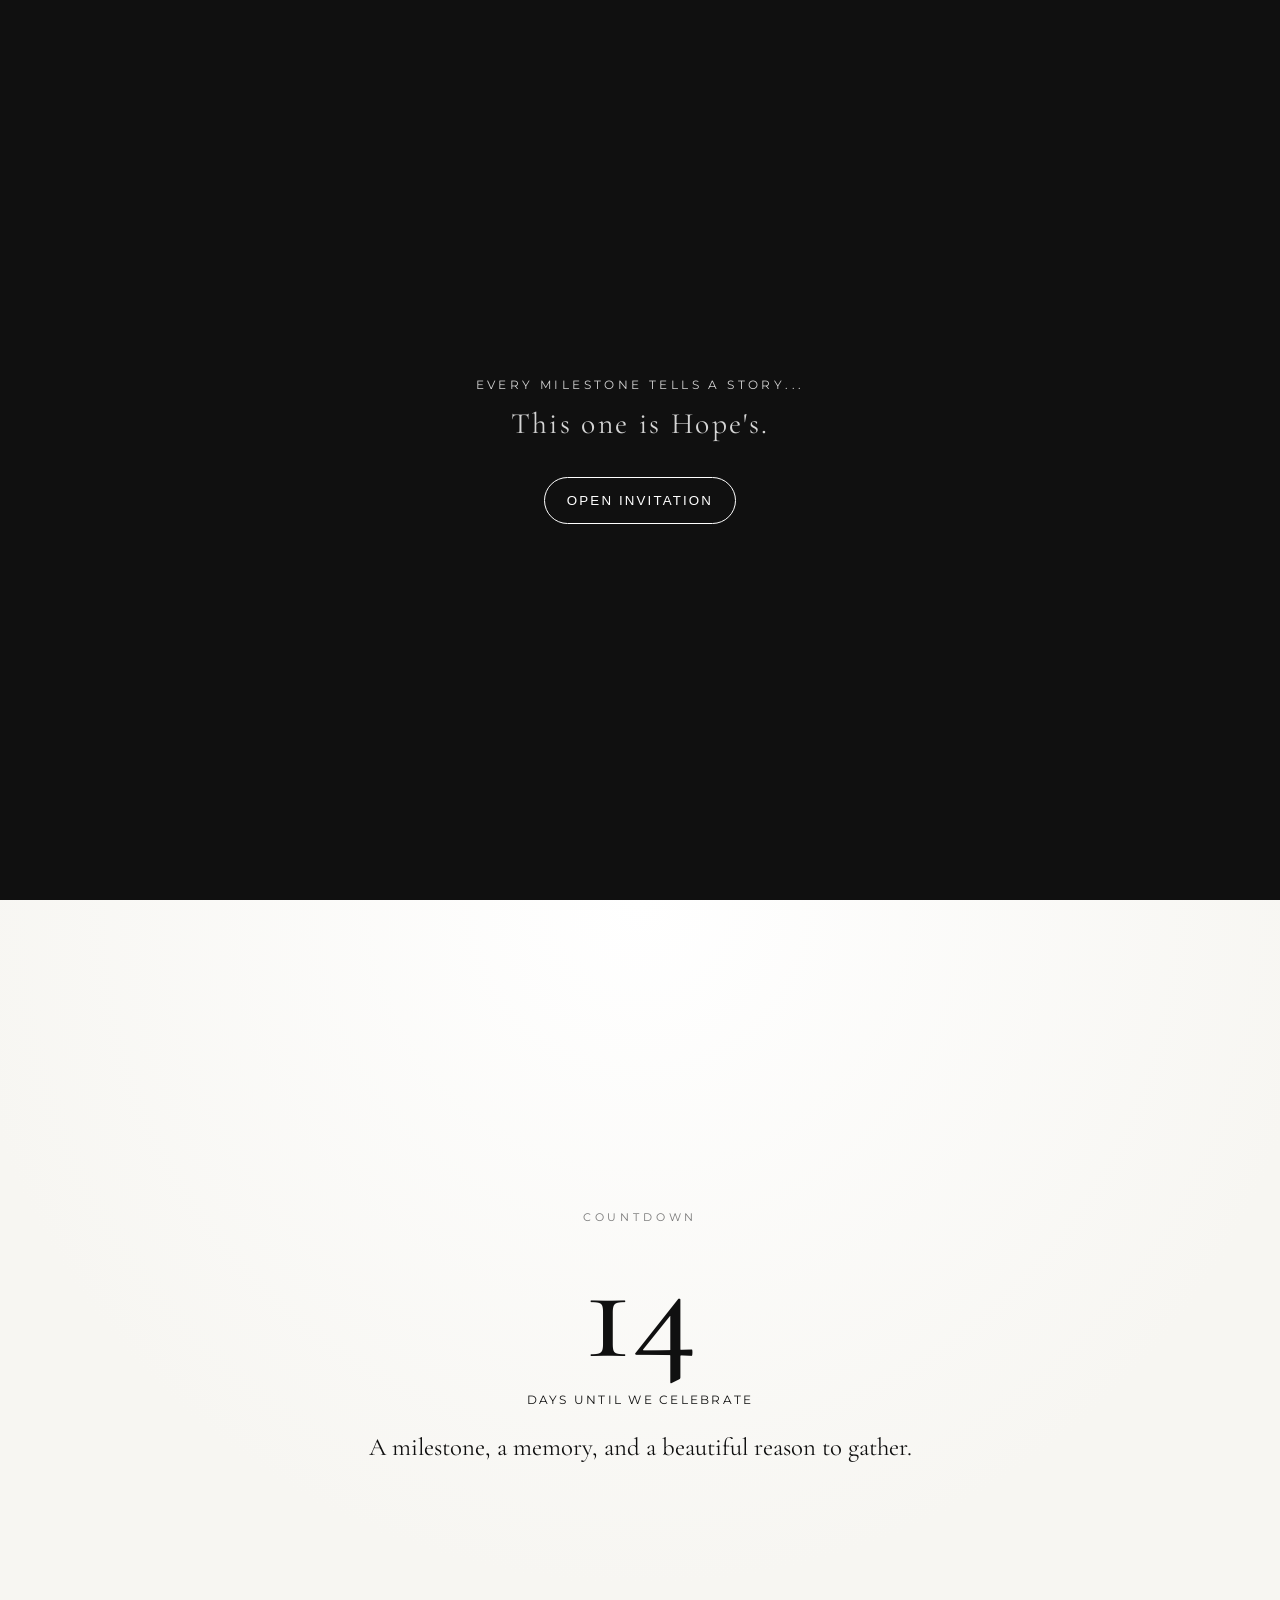
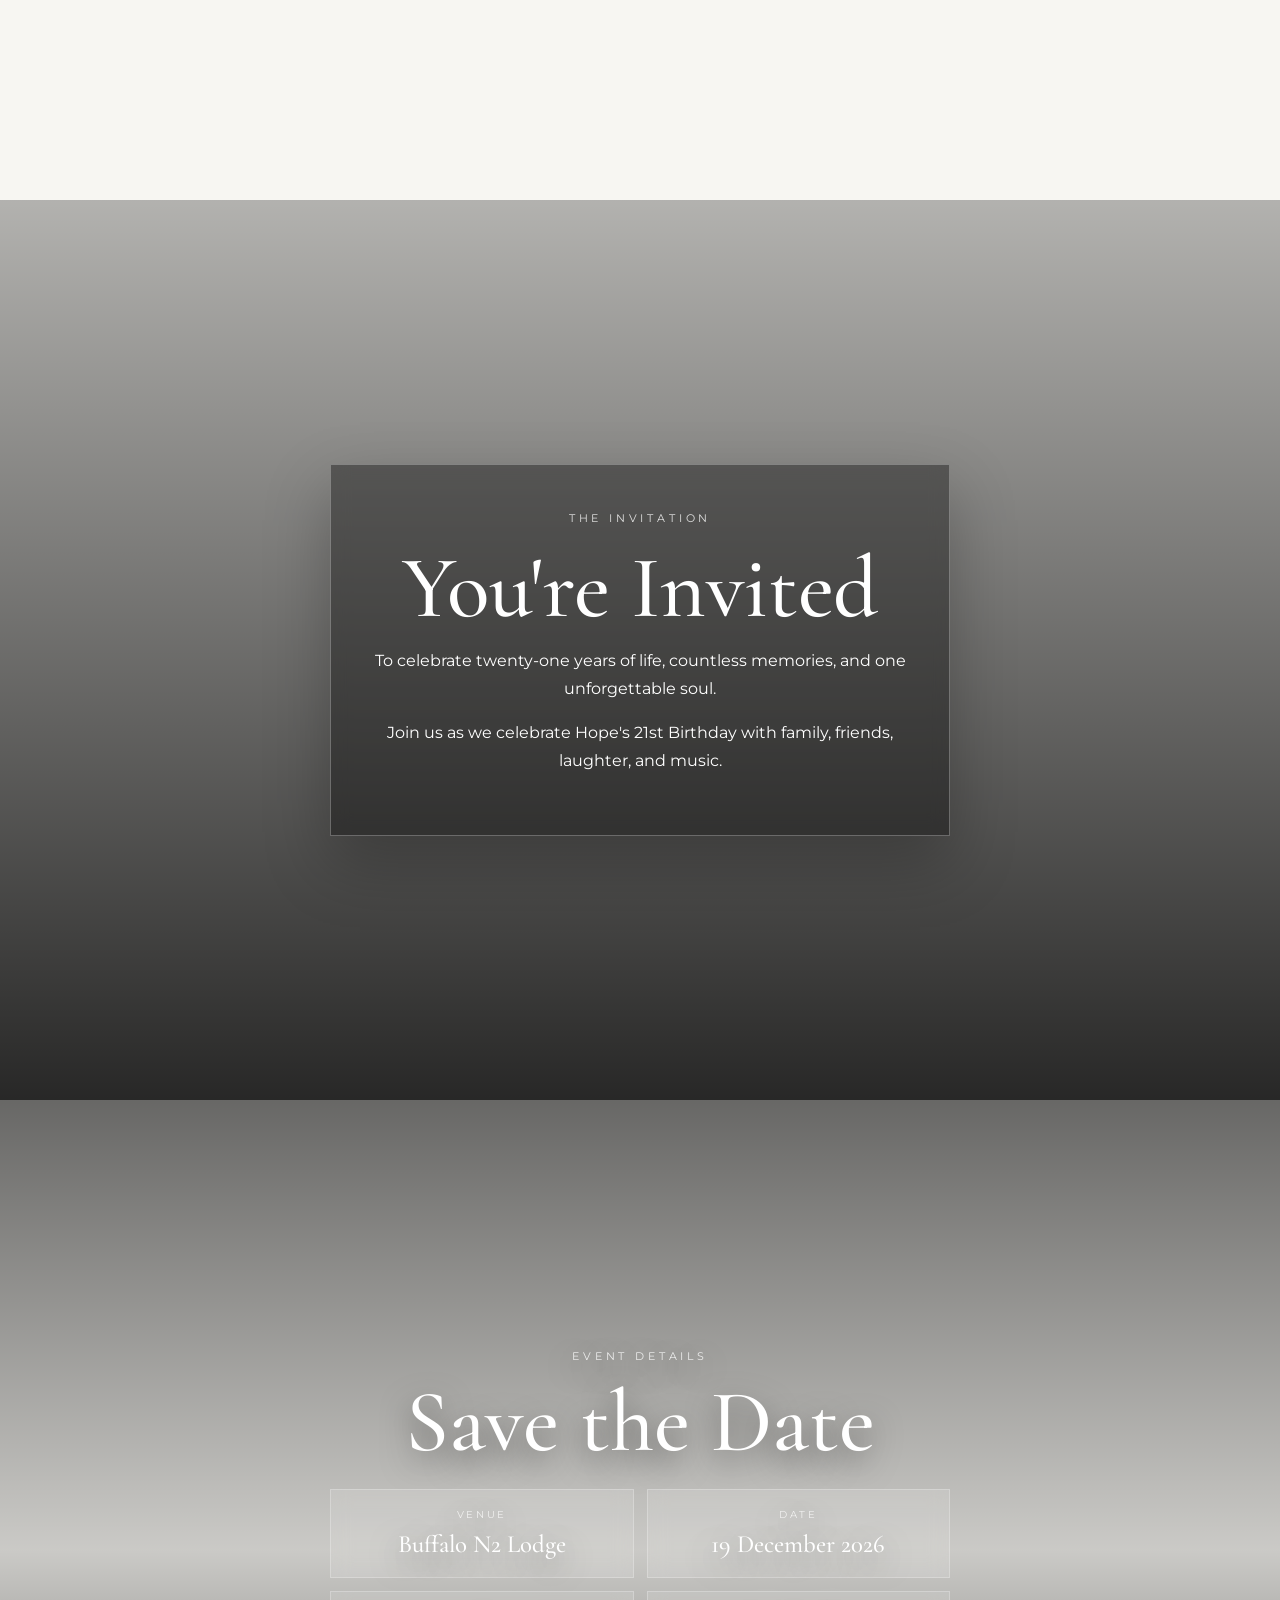
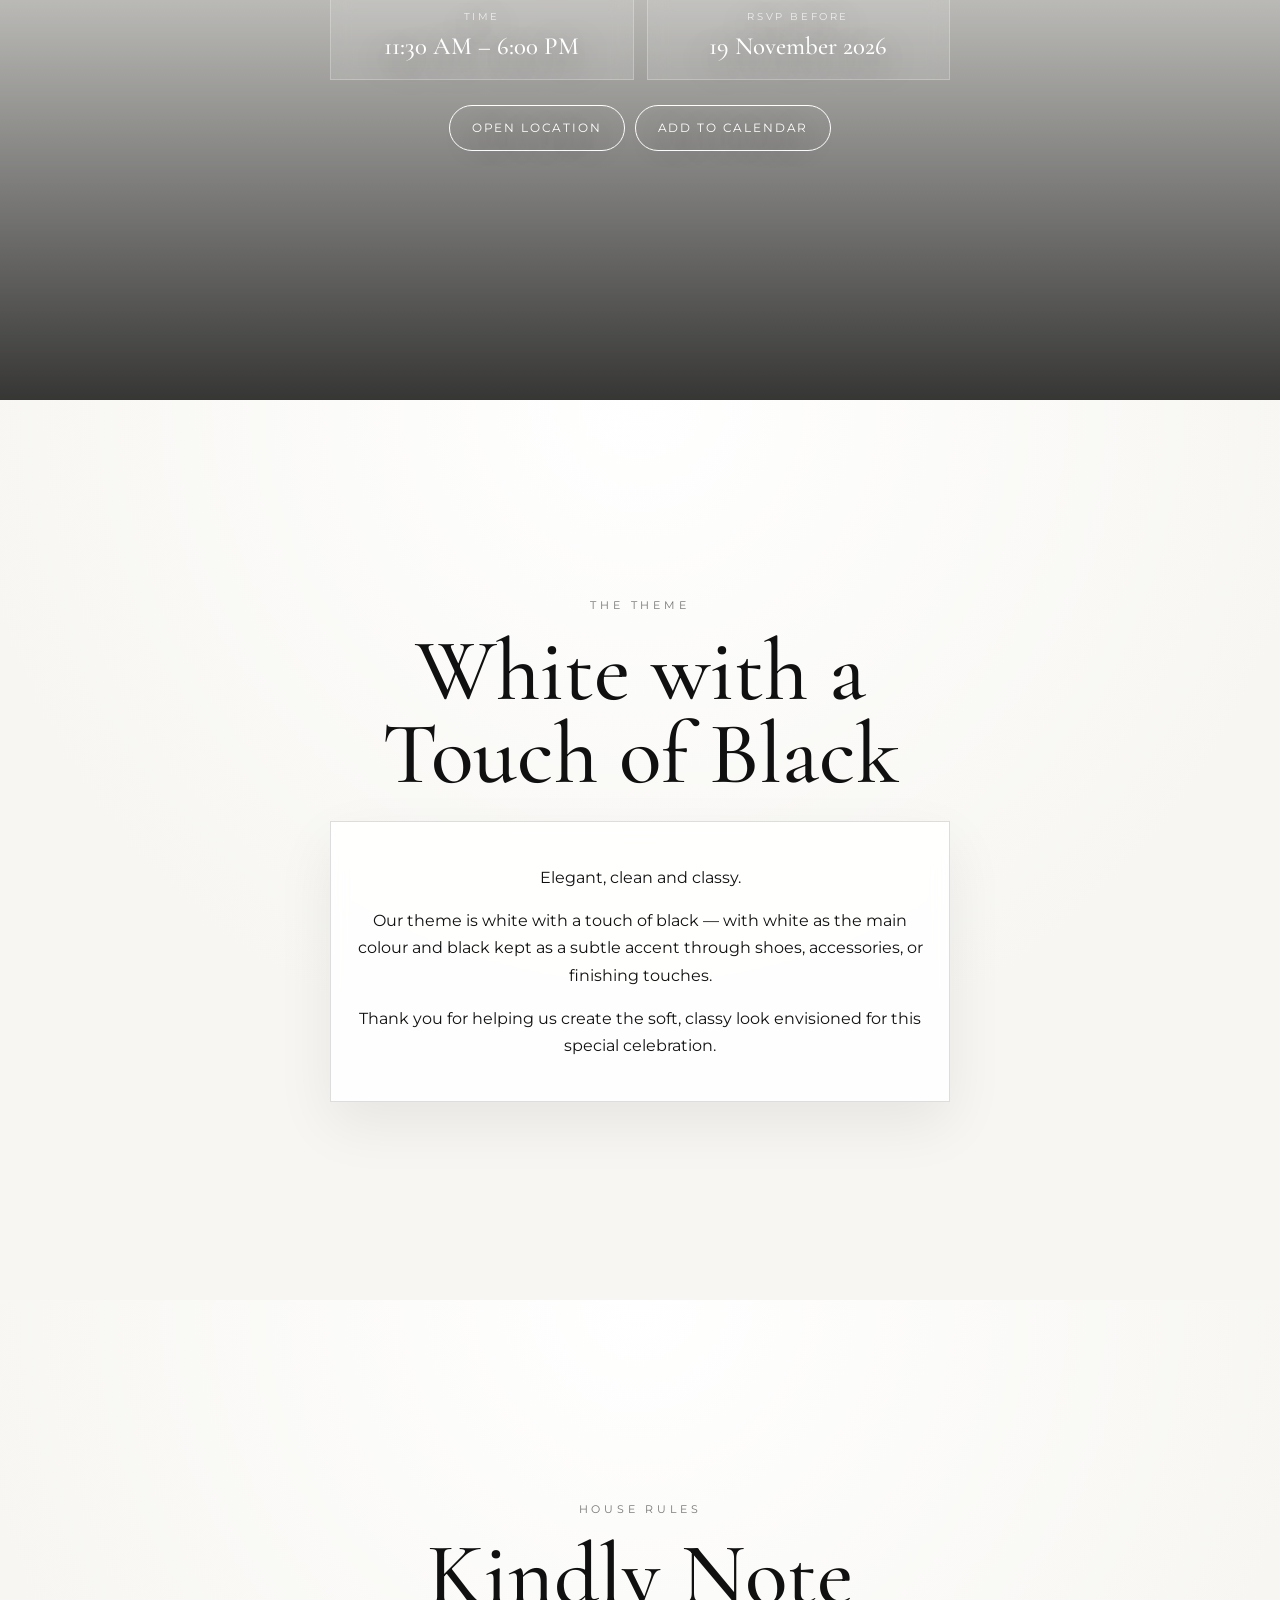
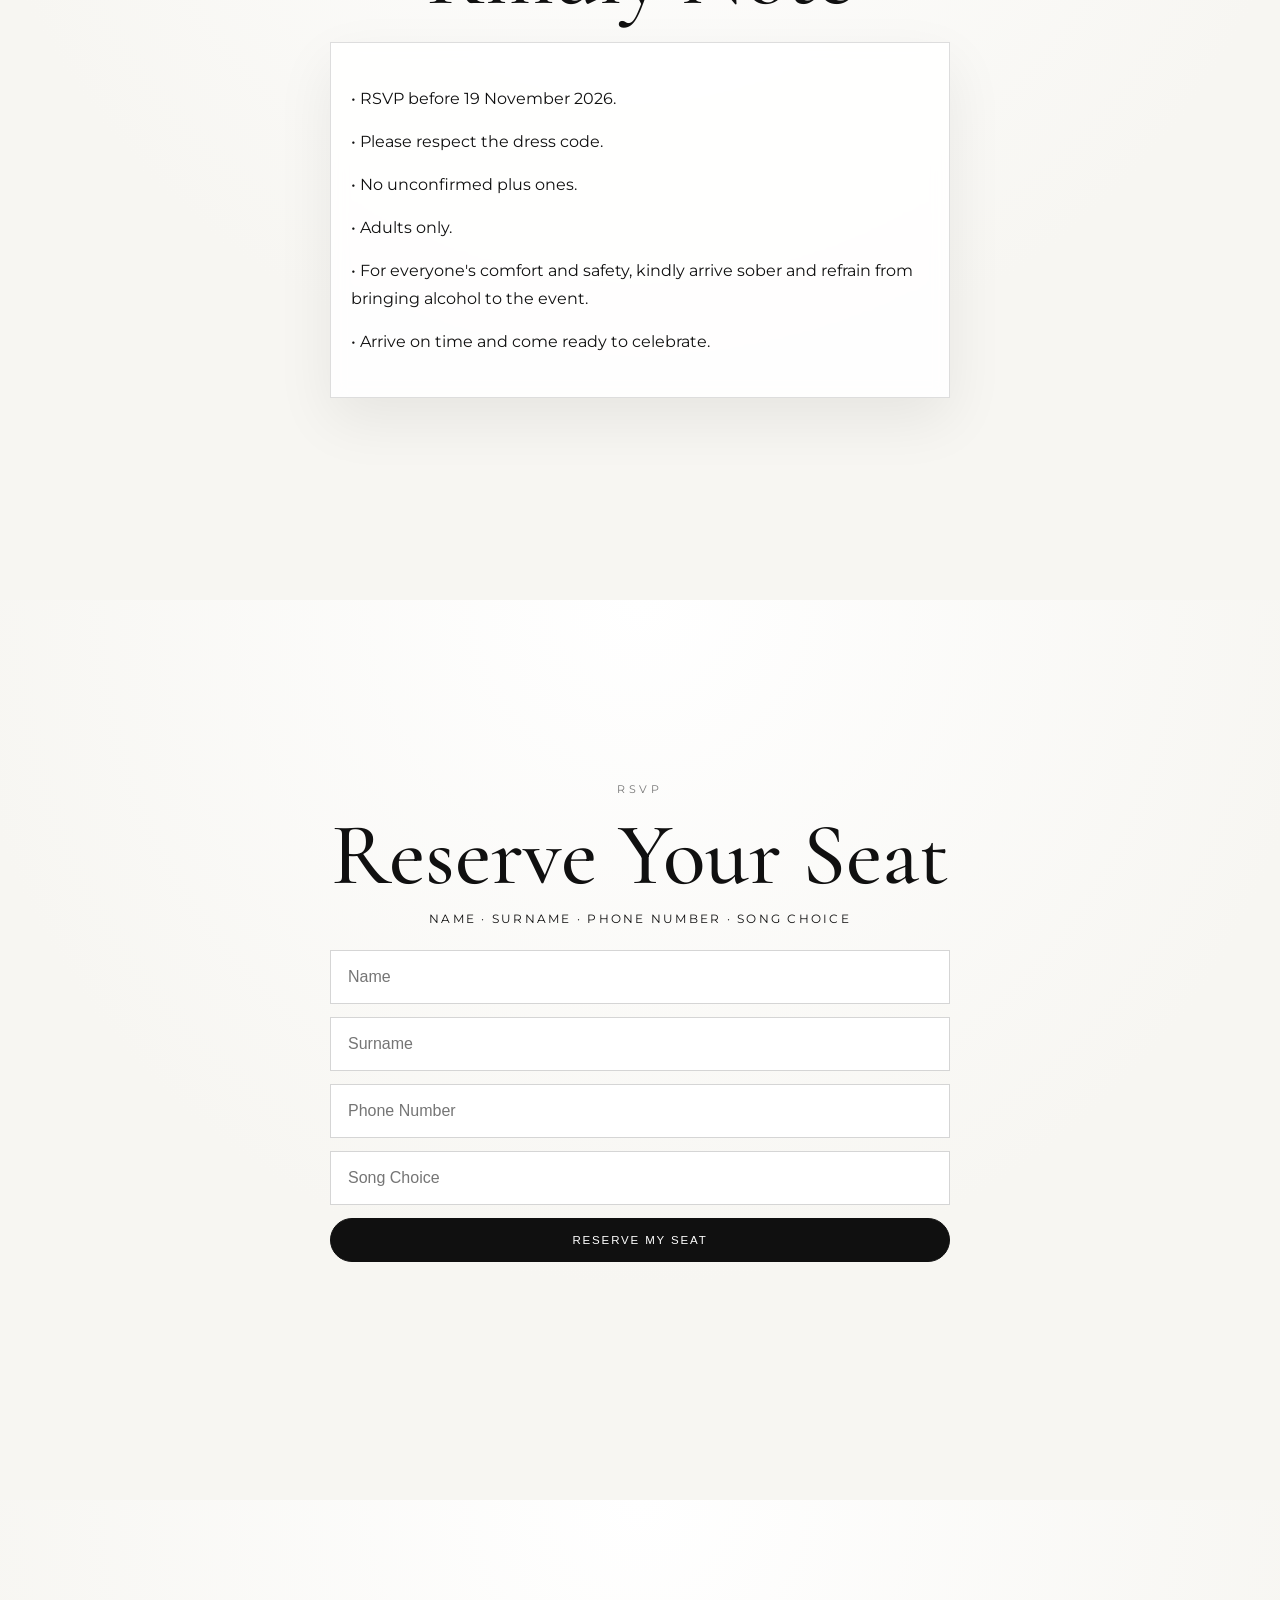
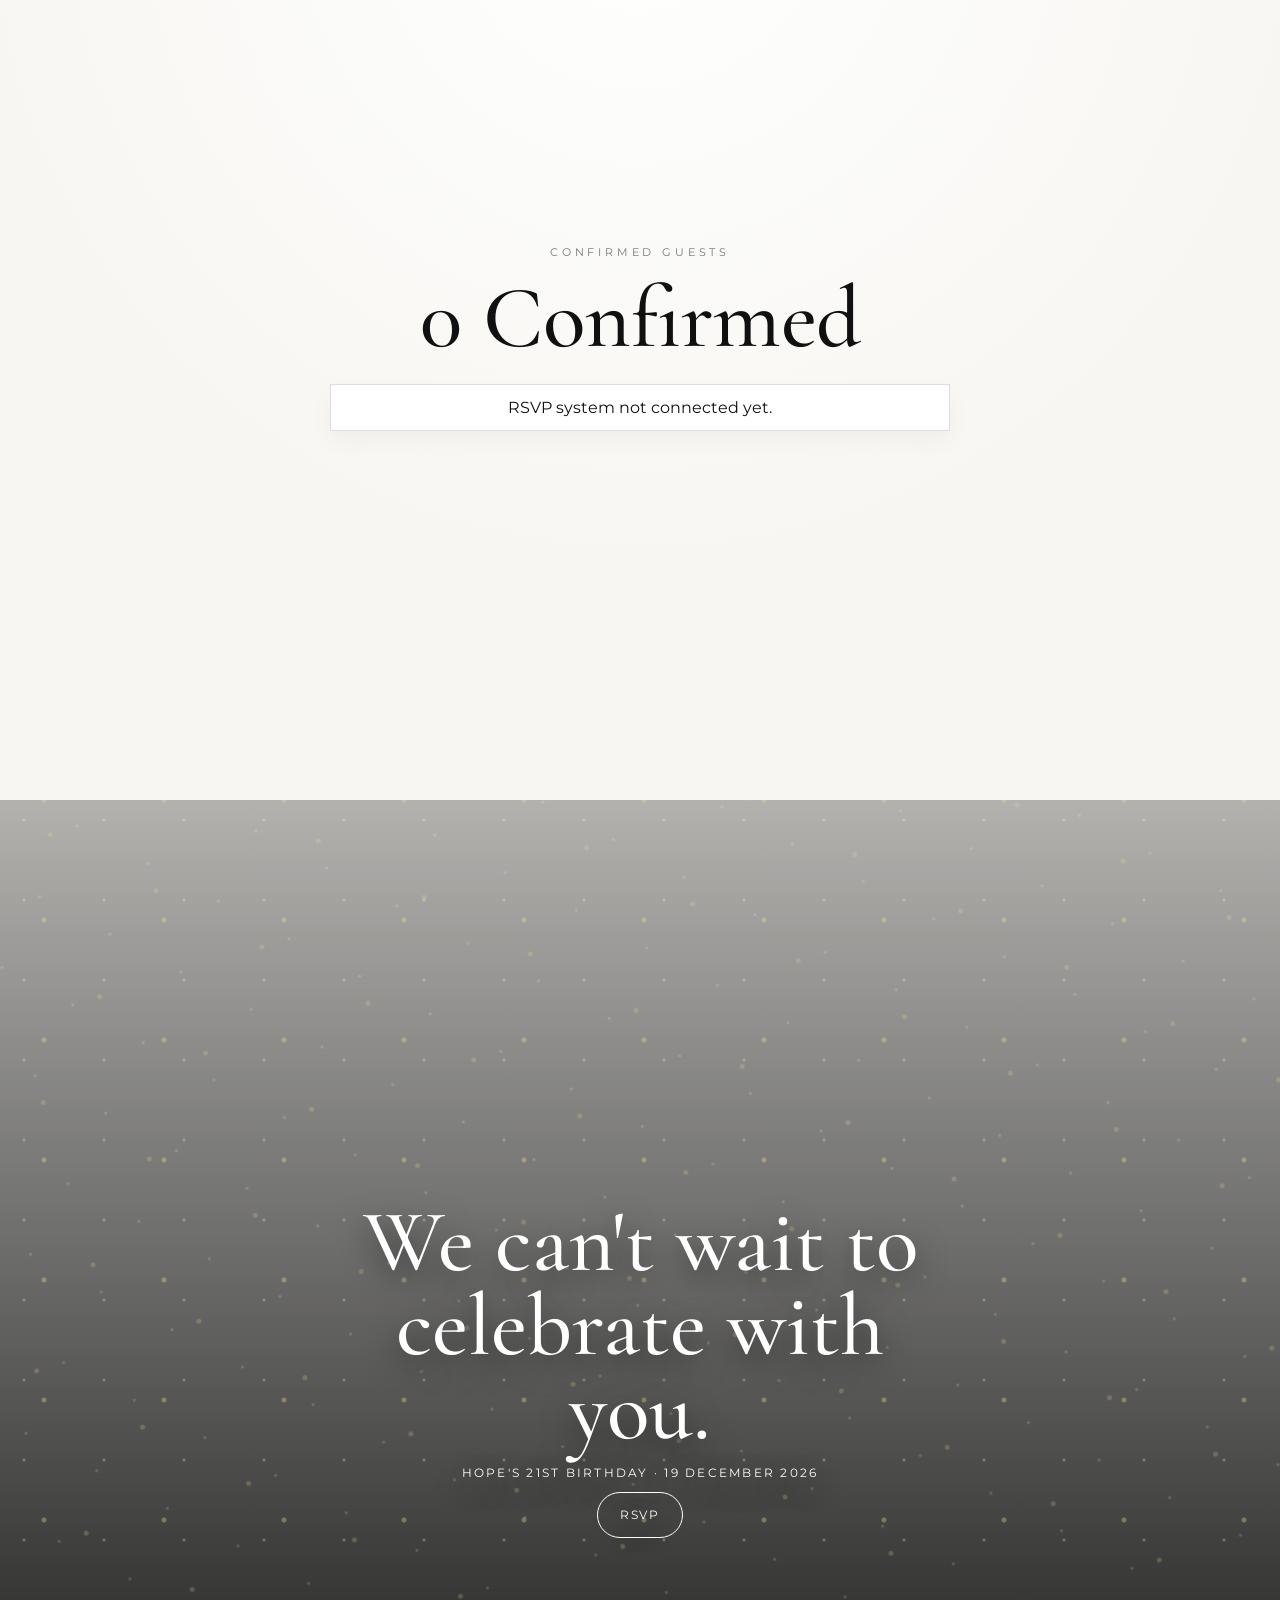
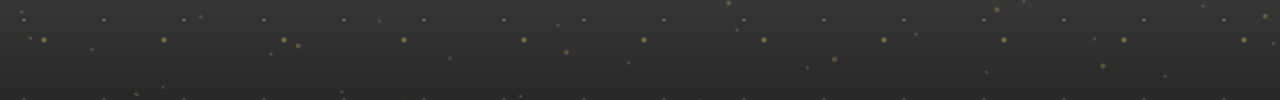
==== index.html @ 2a53e4f6 "Add files via upload" ====
<!doctype html>
<html lang="en">
<head>
  <meta charset="utf-8">
  <meta name="viewport" content="width=device-width,initial-scale=1,viewport-fit=cover">
  <title>Twenty-One Tons of Hope</title>
  <link rel="preconnect" href="https://fonts.googleapis.com">
  <link rel="preconnect" href="https://fonts.gstatic.com" crossorigin>
  <link href="https://fonts.googleapis.com/css2?family=Cormorant+Garamond:wght@400;500;600&family=Montserrat:wght@300;400;500;600&display=swap" rel="stylesheet">
  <link rel="stylesheet" href="style.css">
</head>
<body>
  <div id="loader" class="loader">
    <div class="loader-inner">
      <p class="loader-text">Every milestone tells a story...</p>
      <p class="loader-text loader-delay">This one is Hope's.</p>
      <button id="enterBtn">Open Invitation</button>
    </div>
  </div>

  <audio id="music" loop>
    <source src="assets/classical-piano.mp3" type="audio/mpeg">
  </audio>

  <button id="musicBtn" class="music" aria-label="Toggle music">♪</button>

  <main>
    <section class="screen hero">
      <div class="photo hero-photo"></div>
      <div class="shade"></div>
      <div class="spark"></div>
      <div class="center reveal cover-copy">
        <p class="small">You are invited to</p>
        <h1><span>Twenty-One</span><span>Tons of Hope</span></h1>
        <p class="line">CELEBRATING HOPE'S 21ST</p>
        <p class="date">Saturday · 19 December 2026</p>
        <p class="scroll">Scroll</p>
      </div>
    </section>

    <section class="screen light">
      <div class="center reveal">
        <p class="small dark">Countdown</p>
        <h2 class="days" id="days">—</h2>
        <p class="caption">days until we celebrate</p>
        <p class="note">A milestone, a memory, and a beautiful reason to gather.</p>
      </div>
    </section>

    <section class="screen photo-section">
      <div class="photo red-photo"></div>
      <div class="shade deep"></div>
      <div class="glass-card reveal">
        <p class="small">The Invitation</p>
        <h2>You're Invited</h2>
        <p>To celebrate twenty-one years of life, countless memories, and one unforgettable soul.</p>
        <p>Join us as we celebrate Hope's 21st Birthday with family, friends, laughter, and music.</p>
      </div>
    </section>

    <section class="screen photo-section">
      <div class="photo blue-photo"></div>
      <div class="shade"></div>
      <div class="center reveal">
        <p class="small">Event Details</p>
        <h2>Save the Date</h2>
        <div class="tiles">
          <div><span>Venue</span><strong>Buffalo N2 Lodge</strong></div>
          <div><span>Date</span><strong>19 December 2026</strong></div>
          <div><span>Time</span><strong>11:30 AM – 6:00 PM</strong></div>
          <div><span>RSVP Before</span><strong>19 November 2026</strong></div>
        </div>
        <div class="button-row">
          <a class="btn ghost" href="https://www.google.com/maps/search/?api=1&query=Buffalo%20N2%20Lodge" target="_blank" rel="noopener">Open Location</a>
          <a class="btn ghost" href="https://calendar.google.com/calendar/render?action=TEMPLATE&text=Hope%27s%2021st%20Birthday&dates=20261219T093000Z/20261219T160000Z&details=Twenty-One%20Tons%20of%20Hope&location=Buffalo%20N2%20Lodge" target="_blank" rel="noopener">Add to Calendar</a>
        </div>
      </div>
    </section>

    <section class="screen light">
      <div class="center reveal">
        <p class="small dark">The Theme</p>
        <h2>White with a Touch of Black</h2>
        <div class="white-card">
          <p>Elegant, clean and classy.</p>
          <p>Our theme is white with a touch of black — with white as the main colour and black kept as a subtle accent through shoes, accessories, or finishing touches.</p>
          <p>Thank you for helping us create the soft, classy look envisioned for this special celebration.</p>
        </div>
      </div>
    </section>

    <section class="screen light">
      <div class="center reveal">
        <p class="small dark">House Rules</p>
        <h2>Kindly Note</h2>
        <div class="white-card left">
          <p>• RSVP before 19 November 2026.</p>
          <p>• Please respect the dress code.</p>
          <p>• No unconfirmed plus ones.</p>
          <p>• Adults only.</p>
          <p>• For everyone's comfort and safety, kindly arrive sober and refrain from bringing alcohol to the event.</p>
          <p>• Arrive on time and come ready to celebrate.</p>
        </div>
      </div>
    </section>

    <section class="screen light" id="rsvp">
      <div class="center reveal">
        <p class="small dark">RSVP</p>
        <h2>Reserve Your Seat</h2>
        <p class="caption">Name · Surname · Phone Number · Song Choice</p>
        <form id="form" class="form">
          <input name="name" placeholder="Name" required>
          <input name="surname" placeholder="Surname" required>
          <input name="phone" placeholder="Phone Number" required>
          <input name="song" placeholder="Song Choice" required>
          <button>Reserve My Seat</button>
        </form>
        <p id="msg" class="msg"></p>
      </div>
    </section>

    <section class="screen light">
      <div class="center reveal">
        <p class="small dark">Confirmed Guests</p>
        <h2><span id="count">0</span> Confirmed</h2>
        <div id="list" class="guest-list"></div>
      </div>
    </section>

    <section class="screen final">
      <div class="photo hero-photo"></div>
      <div class="shade deep"></div>
      <div class="spark"></div>
      <div class="center reveal">
        <h2>We can't wait to celebrate with you.</h2>
        <p class="line">Hope's 21st Birthday · 19 December 2026</p>
        <a class="btn ghost" href="#rsvp">RSVP</a>
      </div>
    </section>
  </main>

  <script src="script.js"></script>
</body>
</html>
---- style.css ----
*{box-sizing:border-box}
html{scroll-behavior:smooth}
body{margin:0;background:#f7f6f2;color:#101010;font-family:Montserrat,sans-serif;overflow-x:hidden}
.screen{min-height:100svh;position:relative;display:grid;place-items:center;padding:42px 22px;overflow:hidden}
.photo{position:absolute;inset:-7%;background-size:cover;background-position:center;transform:scale(1.03);animation:slowZoom 18s ease-in-out infinite alternate}
.hero-photo{background-image:url(assets/hero.jpg)}
.red-photo{background-image:url(assets/red.jpg);background-position:center top}
.blue-photo{background-image:url(assets/blue.jpg)}
.light{background:radial-gradient(circle at top,#fff,#f7f6f2 62%)}
.shade{position:absolute;inset:0;background:linear-gradient(180deg,rgba(0,0,0,.58),rgba(0,0,0,.18),rgba(0,0,0,.78));pointer-events:none}
.shade.deep{background:linear-gradient(180deg,rgba(0,0,0,.28),rgba(0,0,0,.84));pointer-events:none}
.center,.glass-card{position:relative;z-index:2;width:min(92vw,620px);text-align:center}
.hero .center,.photo-section .center,.final .center{color:#fff;text-shadow:0 10px 30px rgba(0,0,0,.55)}
h1,h2{font-family:'Cormorant Garamond',serif;font-weight:500;margin:0;line-height:.95}
h1{font-size:clamp(2.65rem,11vw,5.8rem);text-transform:uppercase;letter-spacing:.035em}
h1 span{display:block;white-space:nowrap}
h2{font-size:clamp(3rem,12vw,5.5rem)}
.small{font-size:.7rem;letter-spacing:.34em;text-transform:uppercase;color:rgba(255,255,255,.82);margin:0 0 18px}
.small.dark{color:#777}
.line,.date,.caption{text-transform:uppercase;letter-spacing:.18em;font-size:.78rem}
.date{display:inline-block;margin-top:18px;border:1px solid rgba(255,255,255,.55);padding:14px 18px;border-radius:999px;backdrop-filter:blur(10px)}
.scroll{position:absolute;left:0;right:0;bottom:-110px;text-transform:uppercase;letter-spacing:.35em;font-size:.72rem;animation:bounce 1.6s infinite}
.days{font-size:clamp(5rem,25vw,9rem)}
.note{font-family:'Cormorant Garamond',serif;font-size:1.55rem;line-height:1.35}
.glass-card{color:#fff;background:rgba(0,0,0,.38);border:1px solid rgba(255,255,255,.28);padding:34px 24px;backdrop-filter:blur(9px);box-shadow:0 26px 60px rgba(0,0,0,.25)}
.glass-card p{line-height:1.75}
.tiles{display:grid;gap:13px;margin:25px 0}
.tiles div{background:rgba(255,255,255,.13);border:1px solid rgba(255,255,255,.25);padding:18px;backdrop-filter:blur(10px)}
.tiles span{display:block;text-transform:uppercase;letter-spacing:.25em;font-size:.65rem;color:rgba(255,255,255,.75);margin-bottom:8px}
.tiles strong{font-family:'Cormorant Garamond',serif;font-size:1.55rem;font-weight:500}
.button-row{display:flex;gap:10px;justify-content:center;flex-wrap:wrap}
.btn,.form button{display:inline-block;border:1px solid currentColor;border-radius:999px;padding:15px 22px;text-transform:uppercase;letter-spacing:.16em;font-size:.72rem;text-decoration:none;cursor:pointer}
.ghost{color:#fff;background:transparent}
.white-card{background:rgba(255,255,255,.88);border:1px solid #ddd;padding:26px 20px;margin-top:24px;box-shadow:0 22px 55px rgba(0,0,0,.07);line-height:1.7;backdrop-filter:blur(8px)}
.left{text-align:left}
.form{display:grid;gap:13px;margin-top:24px}
.form input{border:1px solid #d5d5d5;background:#fff;padding:17px;font-size:1rem}
.form button{background:#101010;color:#fff;border-color:#101010}
.msg{font-weight:600;min-height:24px}
.guest-list{display:grid;gap:10px;margin:24px 0}
.guest{background:#fff;border:1px solid #ddd;padding:13px;box-shadow:0 10px 24px rgba(0,0,0,.04)}
.music{position:fixed;top:16px;right:16px;z-index:20;width:44px;height:44px;border-radius:50%;border:1px solid rgba(255,255,255,.55);background:rgba(0,0,0,.35);color:#fff;backdrop-filter:blur(10px)}
.loader{position:fixed;inset:0;z-index:99999;display:grid;place-items:center;background:#101010;color:#fff;text-align:center;transition:.8s ease}
.loader.hide{opacity:0;pointer-events:none}
.loader-inner{position:relative;z-index:100000;padding:30px}
.loader-text{text-transform:uppercase;letter-spacing:.28em;font-size:.76rem;opacity:.82;margin:0 0 12px}
.loader-delay{font-family:'Cormorant Garamond',serif;text-transform:none;letter-spacing:.08em;font-size:1.85rem;margin-top:14px}
.loader button{position:relative;z-index:100001;margin-top:24px;border:1px solid #fff;background:transparent;color:#fff;border-radius:999px;padding:15px 22px;text-transform:uppercase;letter-spacing:.16em;pointer-events:auto;cursor:pointer}
.spark{pointer-events:none}
.spark::before,.spark::after{content:"";position:absolute;inset:-20%;background-image:radial-gradient(circle,rgba(255,224,150,.95) 0 2px,transparent 3px),radial-gradient(circle,rgba(255,255,255,.75) 0 1px,transparent 2px);background-size:120px 120px,80px 80px;opacity:.35;animation:spark 22s linear infinite}
.spark::after{transform:rotate(28deg);animation-duration:30s;opacity:.22}
.reveal{opacity:0;transform:translateY(28px);transition:opacity .9s ease,transform .9s ease}
.reveal.visible{opacity:1;transform:none}
@keyframes spark{from{transform:translate3d(0,0,0)}to{transform:translate3d(-90px,130px,0)}}
@keyframes bounce{50%{transform:translateY(8px)}}
@keyframes slowZoom{from{transform:scale(1.03)}to{transform:scale(1.1)}}
@media(min-width:720px){.tiles{grid-template-columns:1fr 1fr}.glass-card{padding:44px 36px}}
@media(max-width:380px){h1{font-size:clamp(2.25rem,10.5vw,4rem)}.center,.glass-card{width:94vw}}
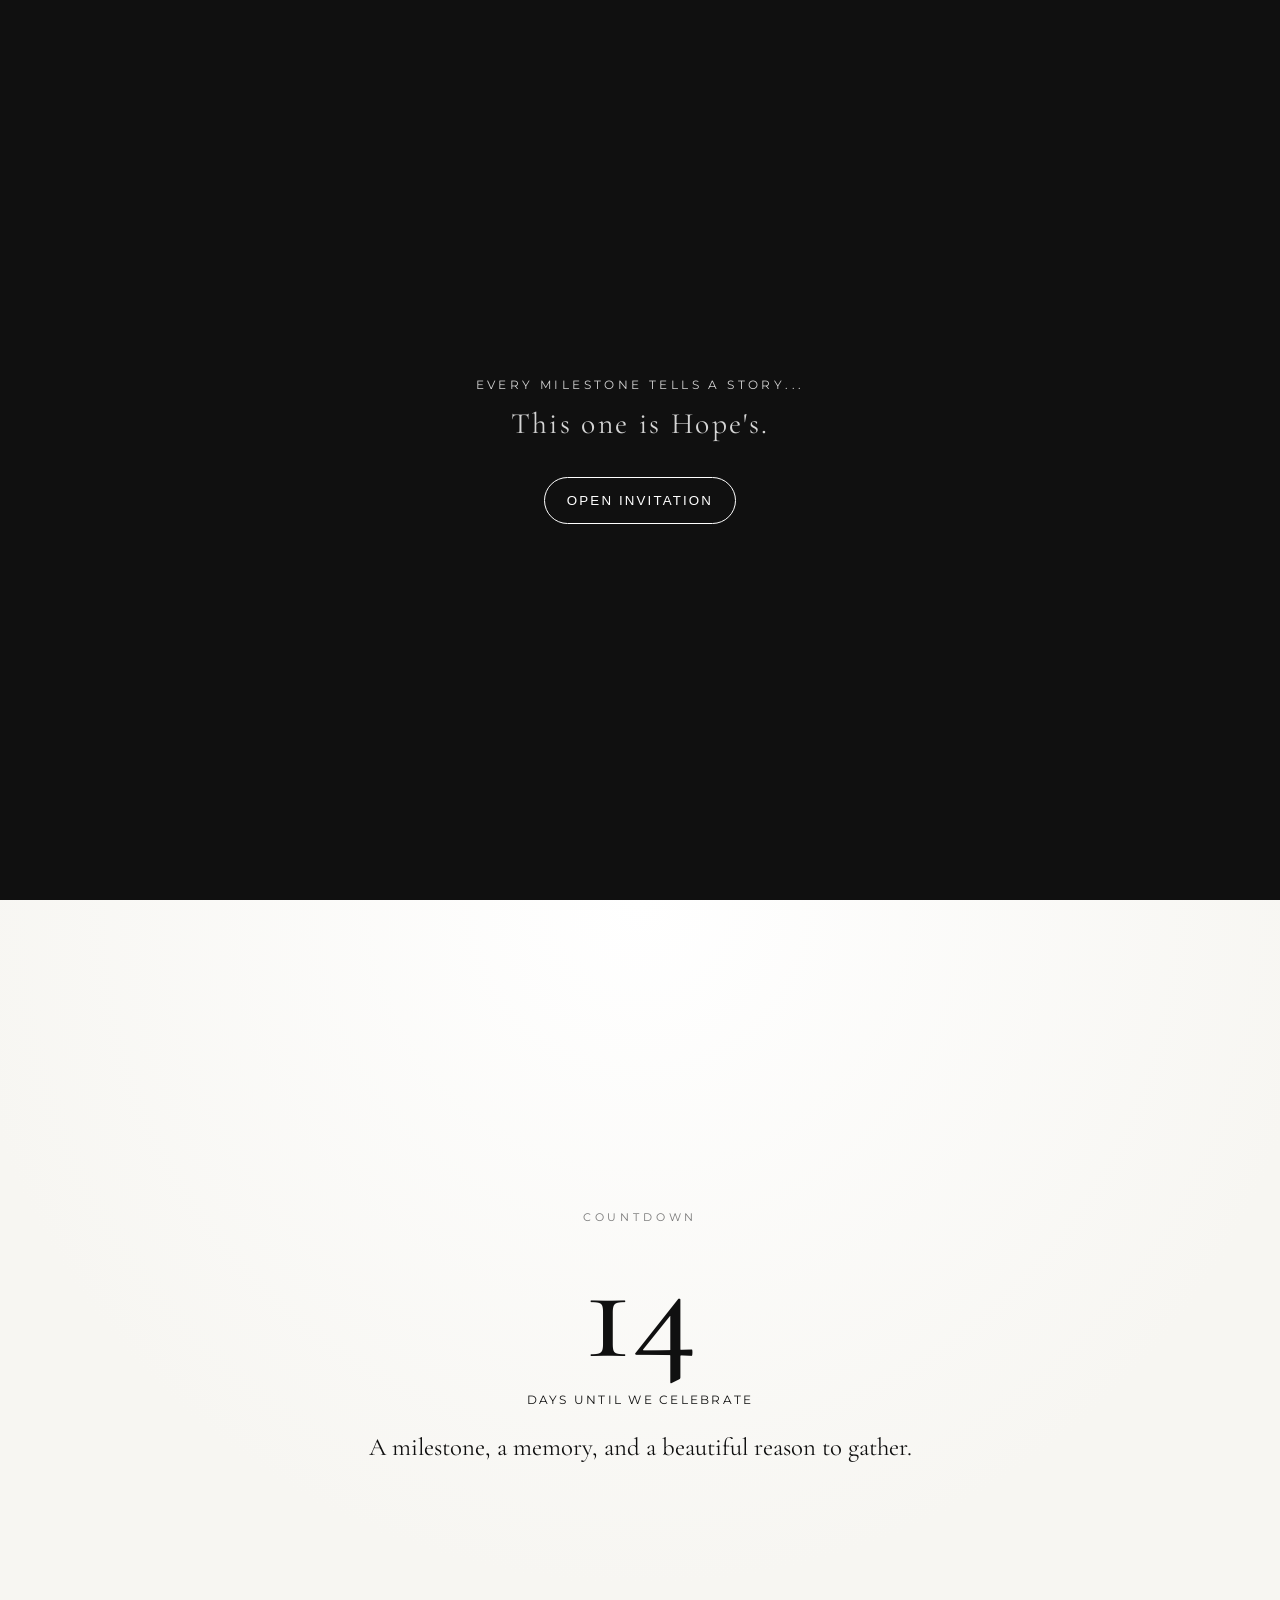
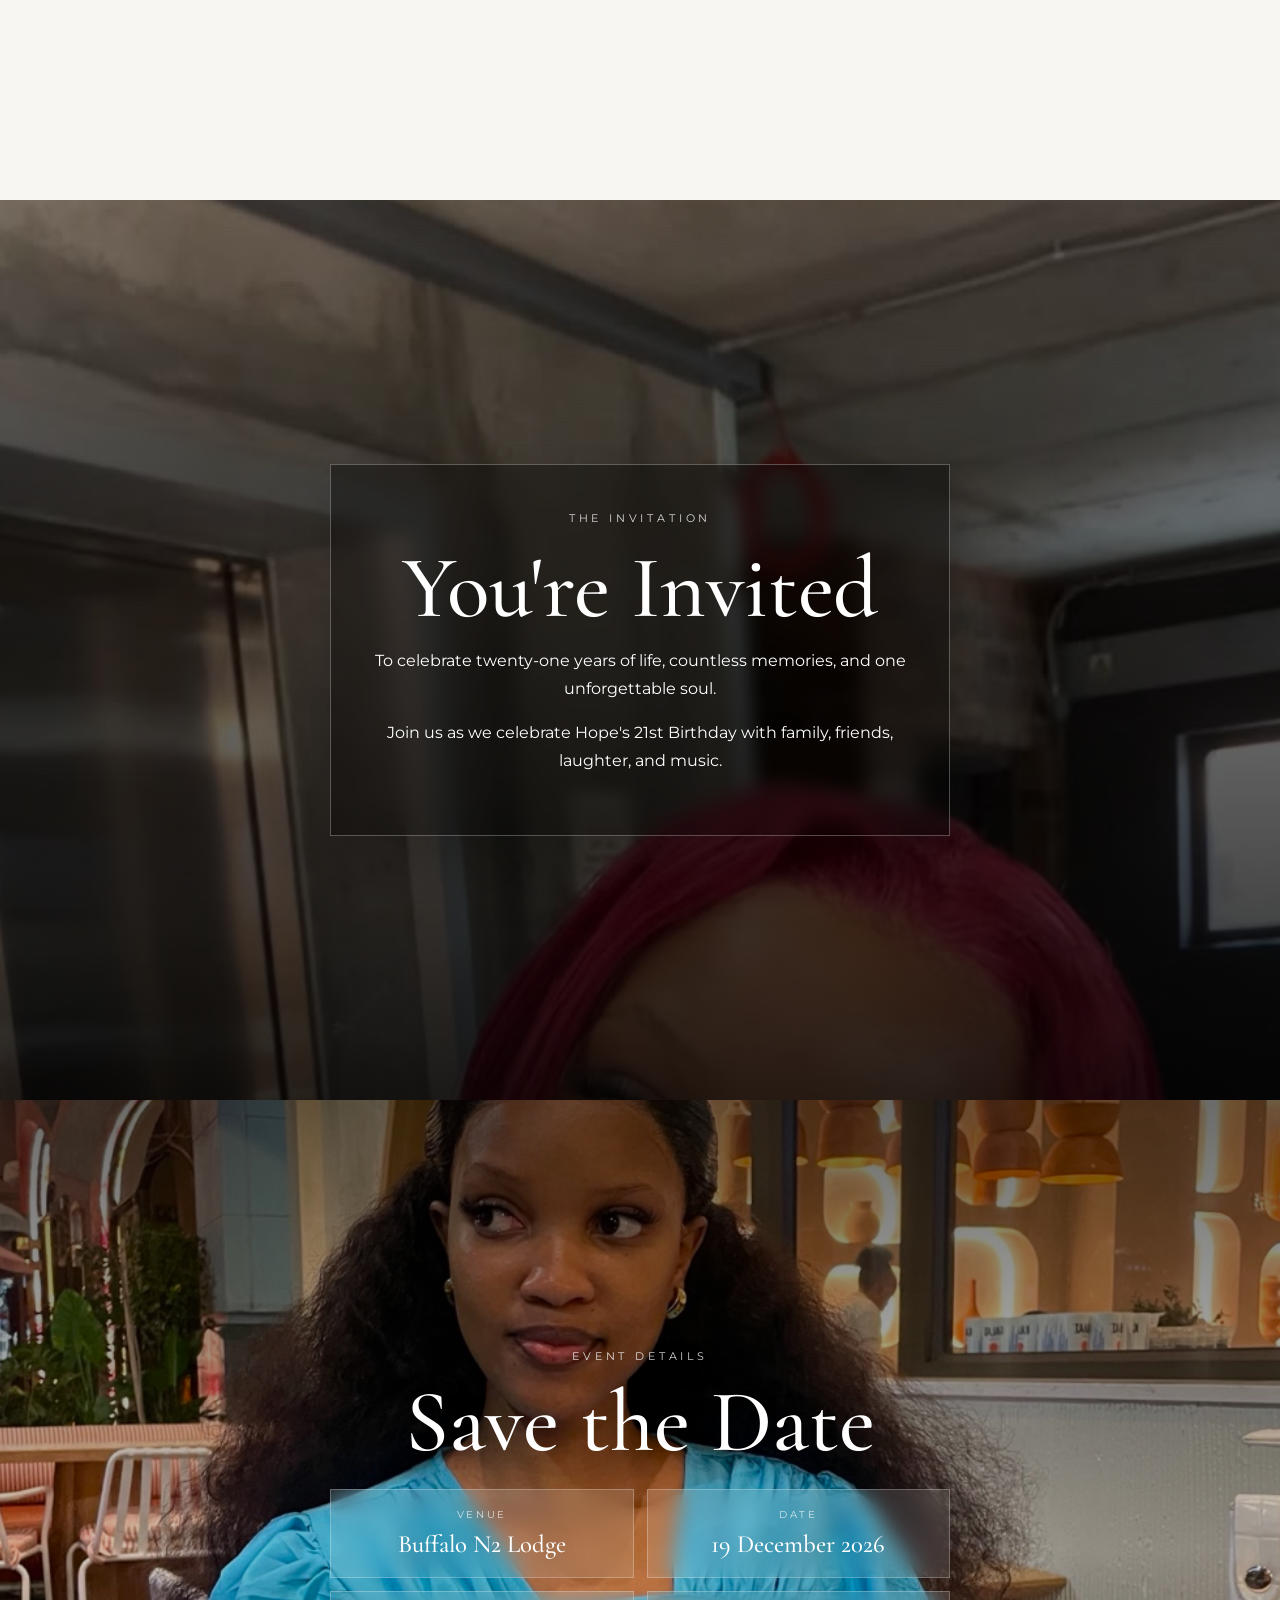
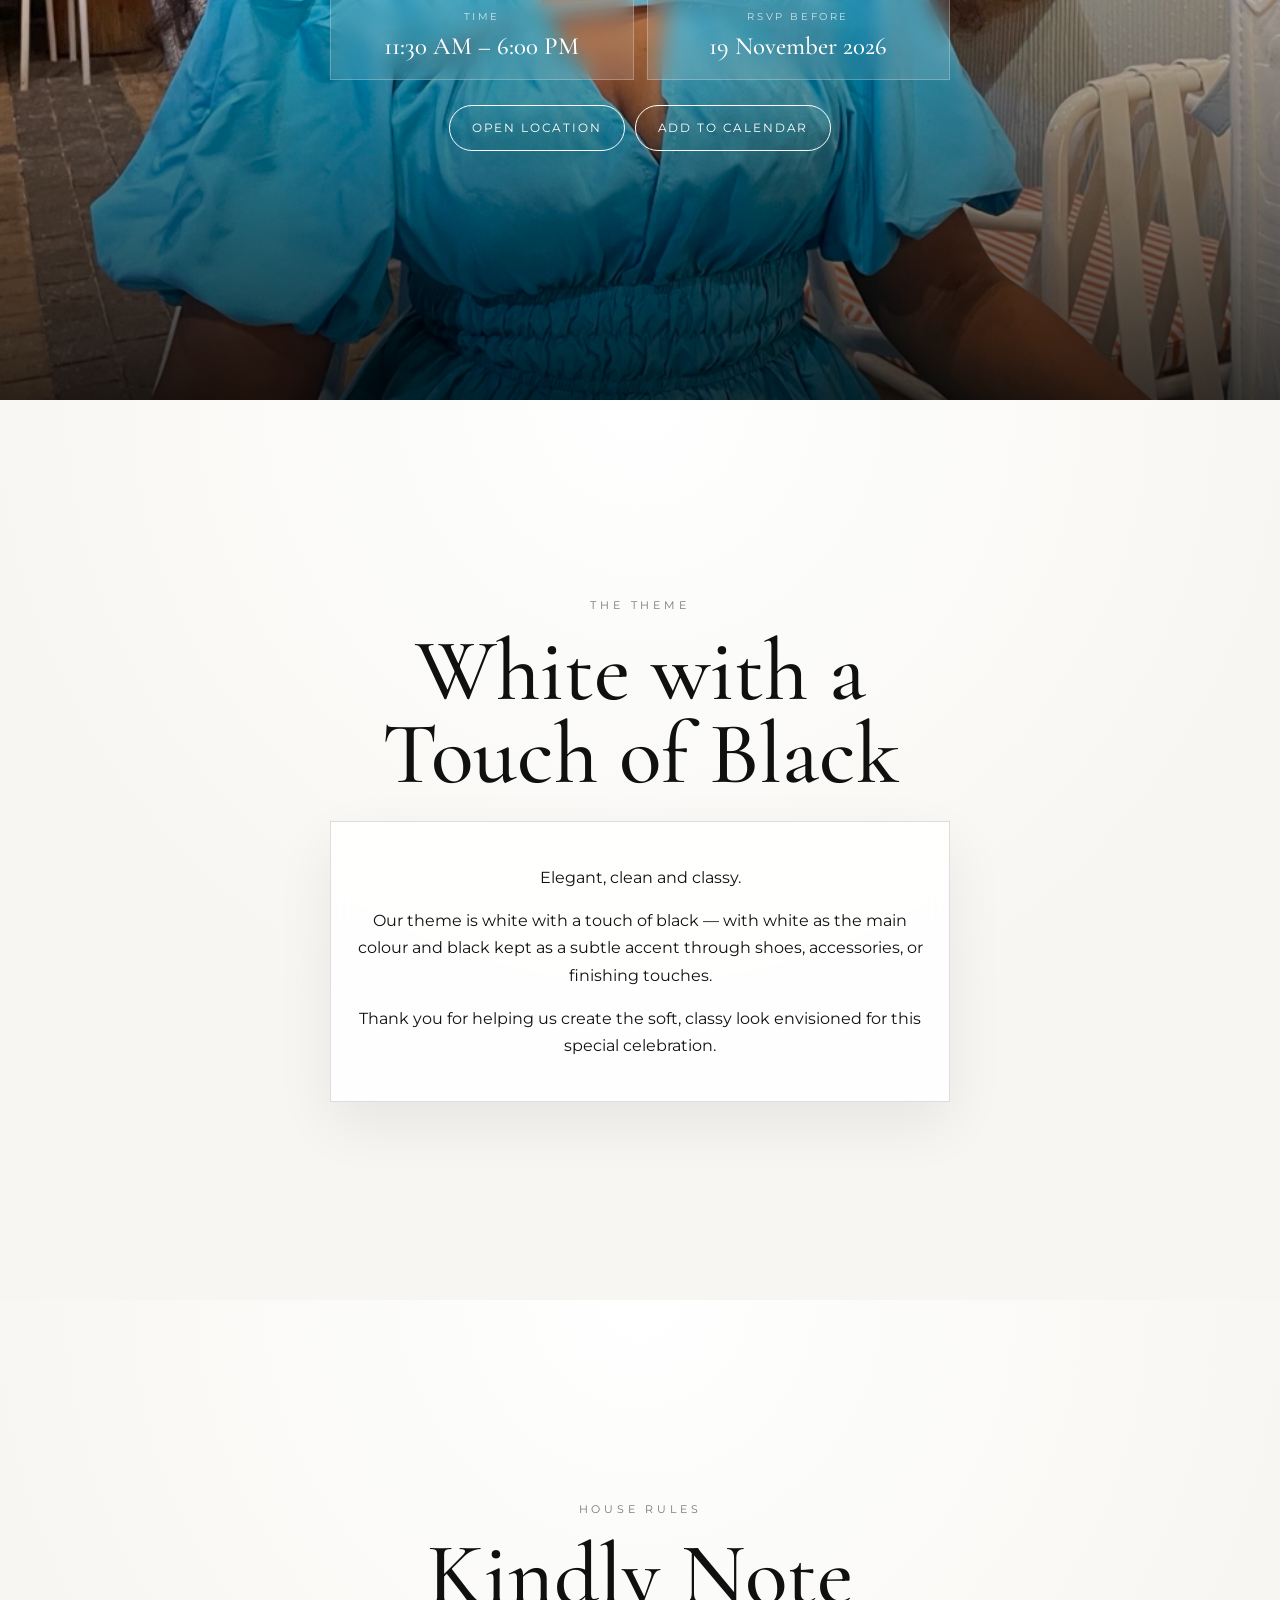
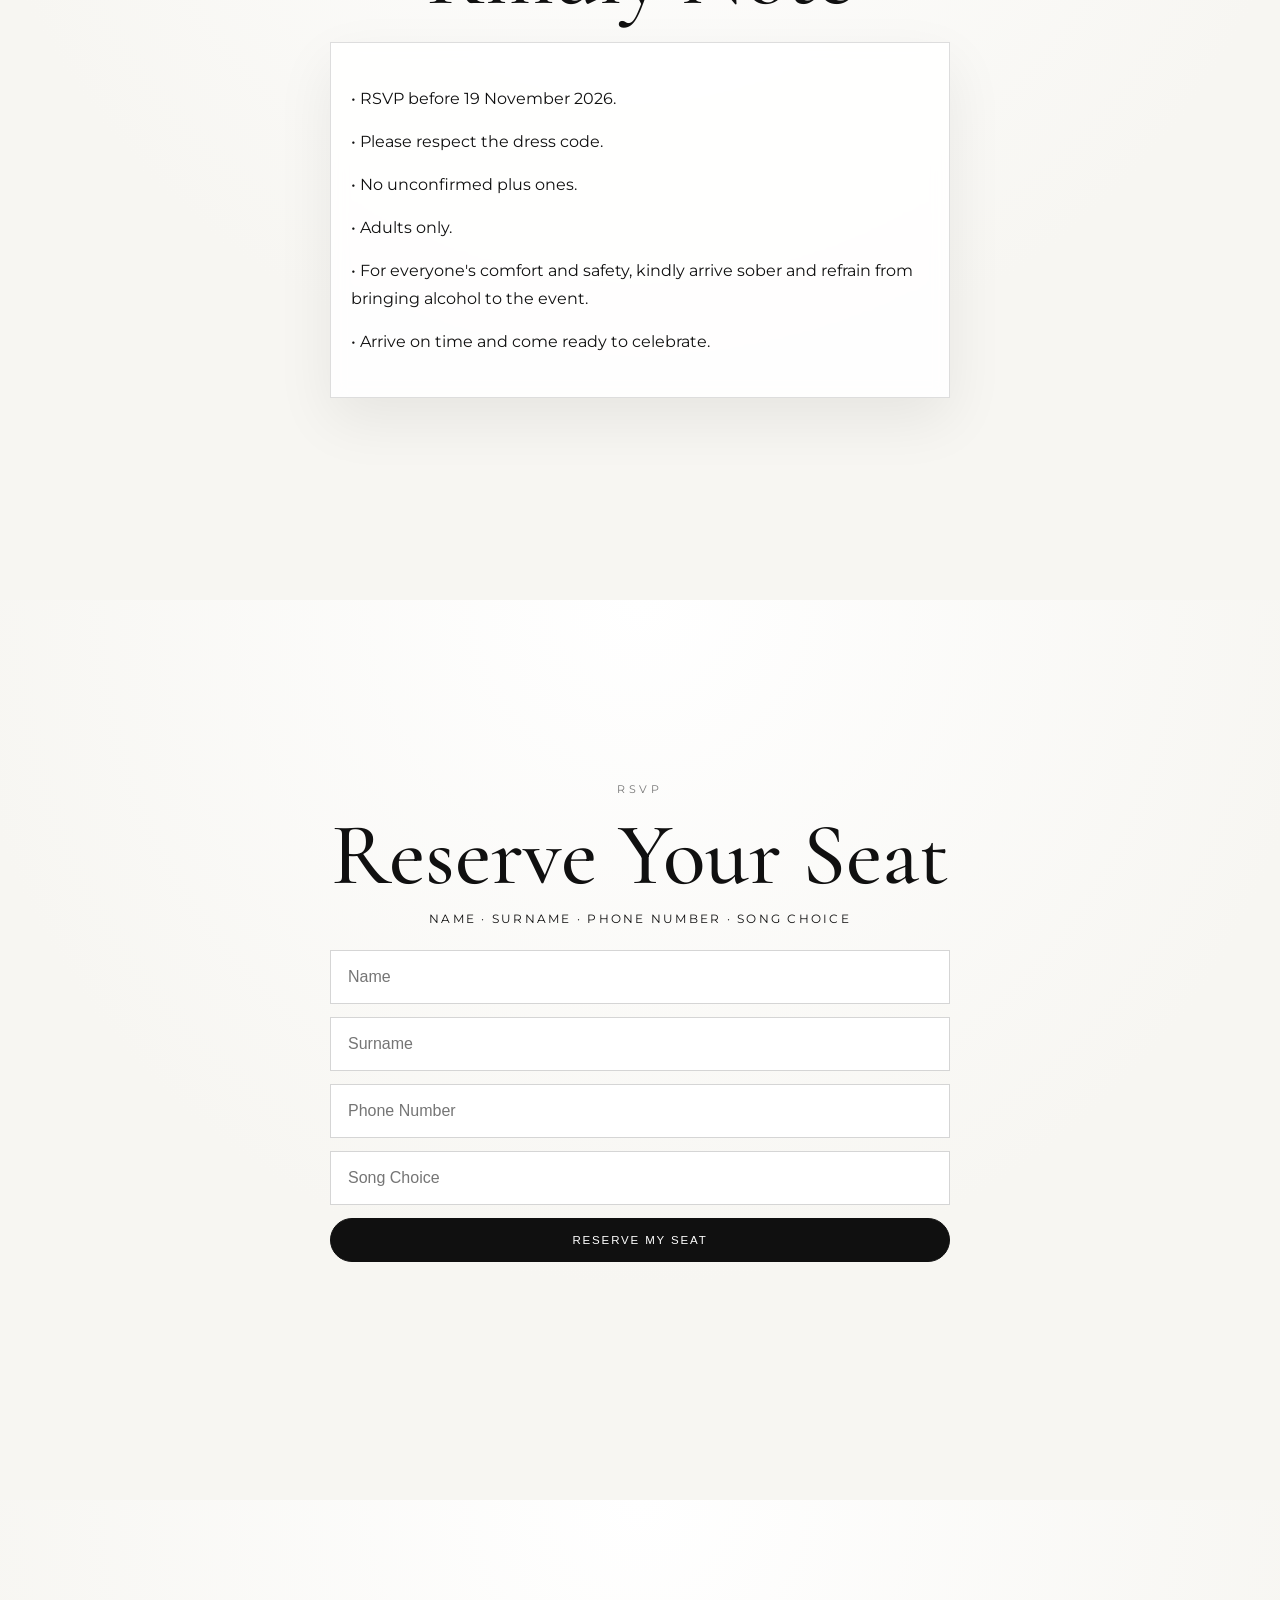
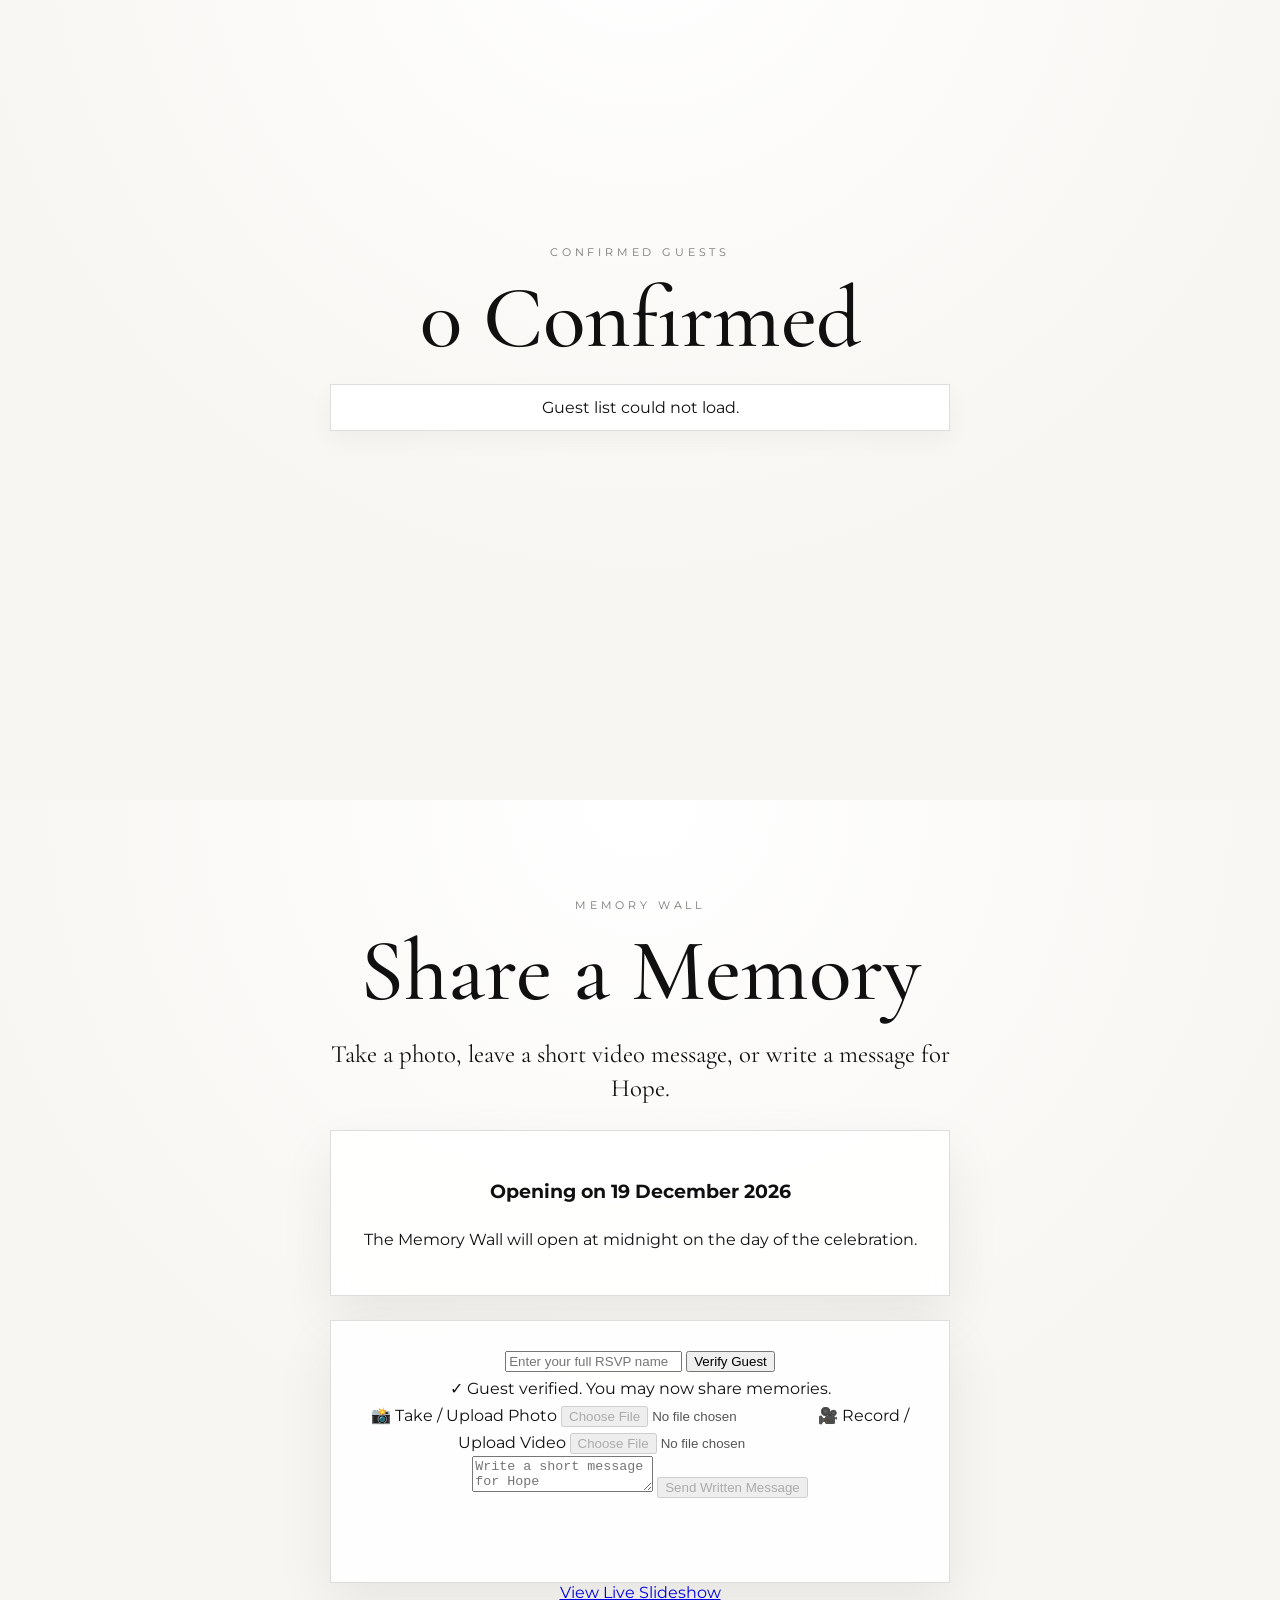
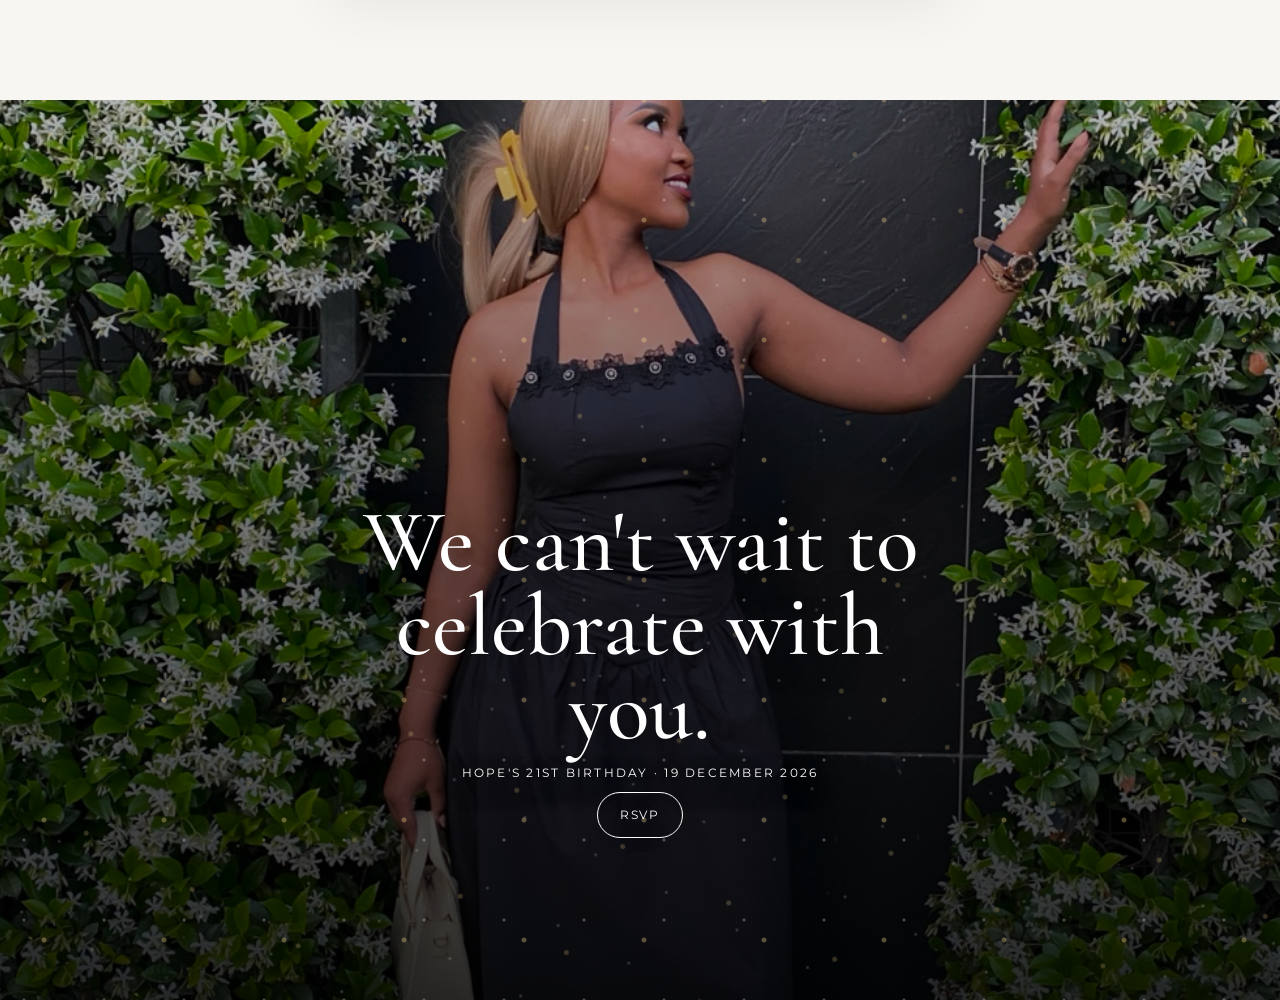
==== commit a4725759: "Add files via upload" ====
--- a/index.html
+++ b/index.html
@@ -120,11 +120,53 @@
       </div>
     </section>
 
-    <section class="screen light">
+    <section class="screen light" id="guestListSection">
       <div class="center reveal">
         <p class="small dark">Confirmed Guests</p>
         <h2><span id="count">0</span> Confirmed</h2>
         <div id="list" class="guest-list"></div>
+      </div>
+    </section>
+
+    <section class="screen light memory-wall" id="memory-wall">
+      <div class="center reveal">
+        <p class="small dark">Memory Wall</p>
+        <h2>Share a Memory</h2>
+        <p class="note">Take a photo, leave a short video message, or write a message for Hope.</p>
+
+        <div id="memoryLocked" class="white-card memory-locked">
+          <h3>Opening on 19 December 2026</h3>
+          <p>The Memory Wall will open at midnight on the day of the celebration.</p>
+        </div>
+
+        <div id="memoryOpen" class="memory-open">
+          <div class="white-card">
+            <input id="memoryName" class="memory-input" placeholder="Enter your full RSVP name" />
+
+            <button id="verifyGuestBtn" type="button" class="memory-submit verify-btn">Verify Guest</button>
+
+            <div id="verifiedBadge" class="verified-badge">✓ Guest verified. You may now share memories.</div>
+
+            <div class="memory-buttons">
+              <label class="memory-btn disabled" id="photoLabel">
+                📸 Take / Upload Photo
+                <input id="photoInput" type="file" accept="image/*" capture="environment" disabled>
+              </label>
+
+              <label class="memory-btn disabled" id="videoLabel">
+                🎥 Record / Upload Video
+                <input id="videoInput" type="file" accept="video/*" capture="user" disabled>
+              </label>
+            </div>
+
+            <textarea id="memoryMessage" class="memory-textarea" placeholder="Write a short message for Hope"></textarea>
+            <button id="sendMessageBtn" type="button" class="memory-submit" disabled>Send Written Message</button>
+
+            <p id="memoryStatus" class="msg"></p>
+          </div>
+
+          <a class="memory-slideshow-link" href="slideshow.html">View Live Slideshow</a>
+        </div>
       </div>
     </section>
 
@@ -142,4 +184,4 @@
 
   <script src="script.js"></script>
 </body>
-</html>+</html>
